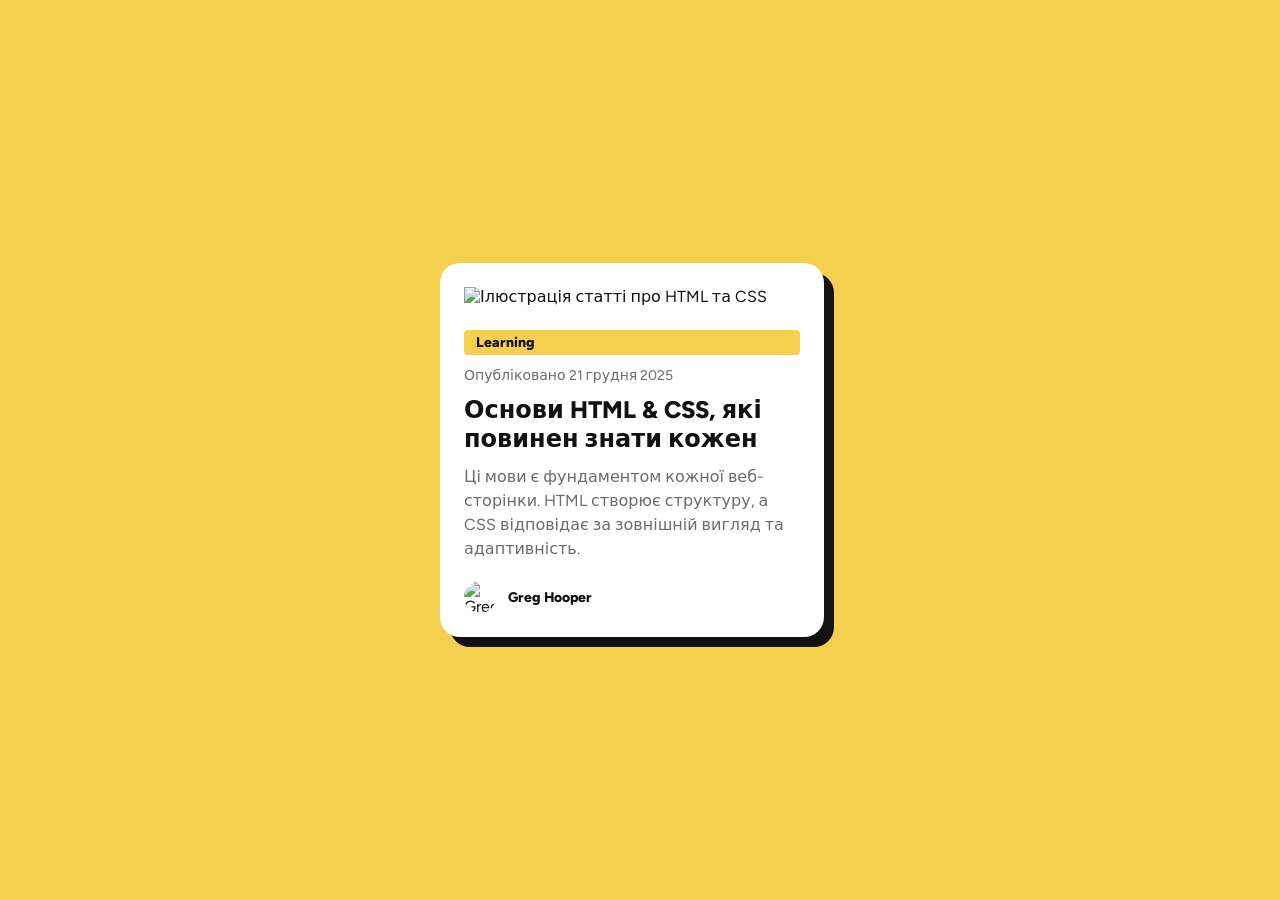
==== index.html @ eb4d994b "Add files via upload" ====
<!DOCTYPE html>
<html lang="uk">
<head>
    <meta charset="UTF-8" />
    <meta name="viewport" content="width=device-width, initial-scale=1.0" />
    <title>Blog Preview Card | Практична №3</title>
    <link rel="stylesheet" href="styles.css" />
    <link rel="preconnect" href="https://fonts.googleapis.com">
    <link rel="preconnect" href="https://fonts.gstatic.com" crossorigin>
    <link href="https://fonts.googleapis.com/css2?family=Figtree:wght@500;800&display=swap" rel="stylesheet">
</head>
<body>

    <main class="page-wrapper">
        <article class="card">
            <img class="card__image"
                 src="assets/images/illustration-article.svg"
                 alt="Ілюстрація статті про HTML та CSS">

            <div class="card__body">
                <span class="card__tag">Learning</span>
                <time class="card__published" datetime="2025-12-21">Опубліковано 21 грудня 2025</time>

                <h1 class="card__title">
                    <a href="#">Основи HTML & CSS, які повинен знати кожен</a>
                </h1>

                <p class="card__excerpt">
                    Ці мови є фундаментом кожної веб-сторінки. HTML створює структуру, а CSS відповідає за зовнішній вигляд та адаптивність.
                </p>

                <div class="card__author">
                    <img class="card__avatar"
                         src="assets/images/image-avatar.webp"
                         alt="Greg Hooper — автор статті">
                    <span class="card__author-name">Greg Hooper</span>
                </div>
            </div>
        </article>
    </main>

</body>
</html>
---- styles.css ----
* {
    margin: 0;
    padding: 0;
    box-sizing: border-box;
}

body {
    font-family: 'Figtree', system-ui, -apple-system, sans-serif;
    background-color: hsl(47, 88%, 63%);
    min-height: 100dvh;
    display: grid;
    place-items: center;
    padding: 1.5rem;
    color: hsl(0, 0%, 7%);
}

.page-wrapper {
    width: 100%;
    max-width: 400px;
}

.card {
    background-color: white;
    border-radius: 20px;
    overflow: hidden;
    box-shadow: 10px 10px 0 hsl(0, 0%, 7%);
    transition: transform 0.2s ease, box-shadow 0.2s ease;
    max-width: 384px;
}

    .card:hover {
        transform: translateY(-6px);
        box-shadow: 16px 16px 0 hsl(0, 0%, 7%);
    }

.card__image {
    width: 100%;
    display: block;
    padding: 1.5rem 1.5rem 0;
    border-radius: 16px;
}

.card__body {
    padding: 1.5rem;
    display: flex;
    flex-direction: column;
    gap: 0.75rem;
}

.card__tag {
    display: inline-block;
    background-color: hsl(47, 88%, 63%);
    color: hsl(0, 0%, 7%);
    font-weight: 800;
    padding: 0.25rem 0.75rem;
    border-radius: 4px;
    font-size: 0.875rem;
}

.card__published {
    font-size: 0.875rem;
    color: hsl(0, 0%, 42%);
}

.card__title {
    font-size: 1.5rem;
    font-weight: 800;
    line-height: 1.2;
}

    .card__title a {
        color: inherit;
        text-decoration: none;
    }

        .card__title a:hover,
        .card__title a:focus {
            color: hsl(47, 88%, 63%);
        }

.card__excerpt {
    font-size: 1rem;
    line-height: 1.5;
    color: hsl(0, 0%, 42%);
}

.card__author {
    display: flex;
    align-items: center;
    gap: 0.75rem;
    margin-top: 0.5rem;
}

.card__avatar {
    width: 32px;
    height: 32px;
    border-radius: 50%;
}

.card__author-name {
    font-weight: 800;
    font-size: 0.875rem;
}

/* ������� ������������ (���� ������ �������� ����) */
@media (max-width: 450px) {
    .card {
        max-width: 100%;
    }
}
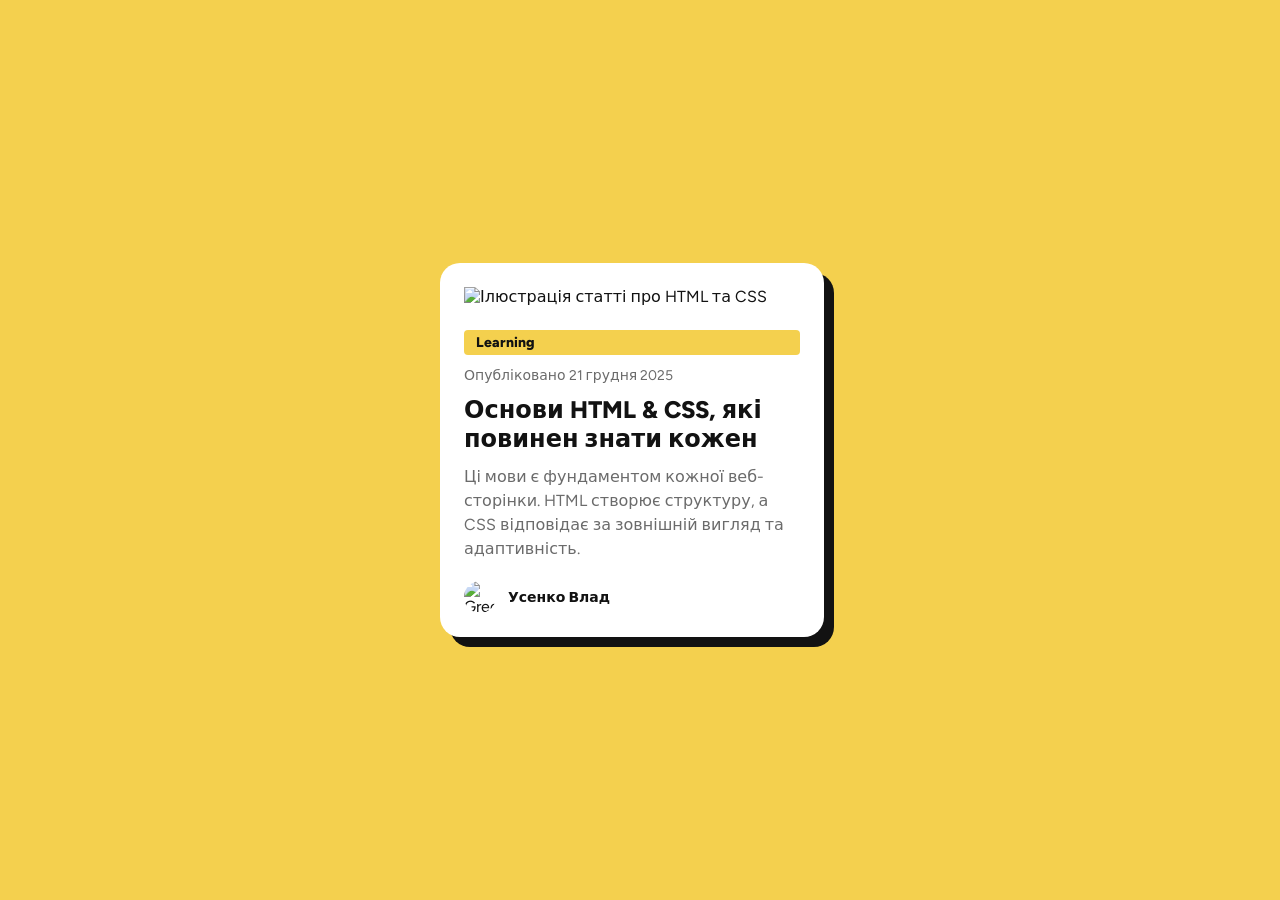
==== commit 6ca53de8: "Update index.html" ====
--- a/index.html
+++ b/index.html
@@ -33,11 +33,12 @@
                     <img class="card__avatar"
                          src="assets/images/image-avatar.webp"
                          alt="Greg Hooper — автор статті">
-                    <span class="card__author-name">Greg Hooper</span>
+                    <span class="card__author-name">Усенко Влад</span>
                 </div>
             </div>
         </article>
     </main>
 
 </body>
-</html>+
+</html>
